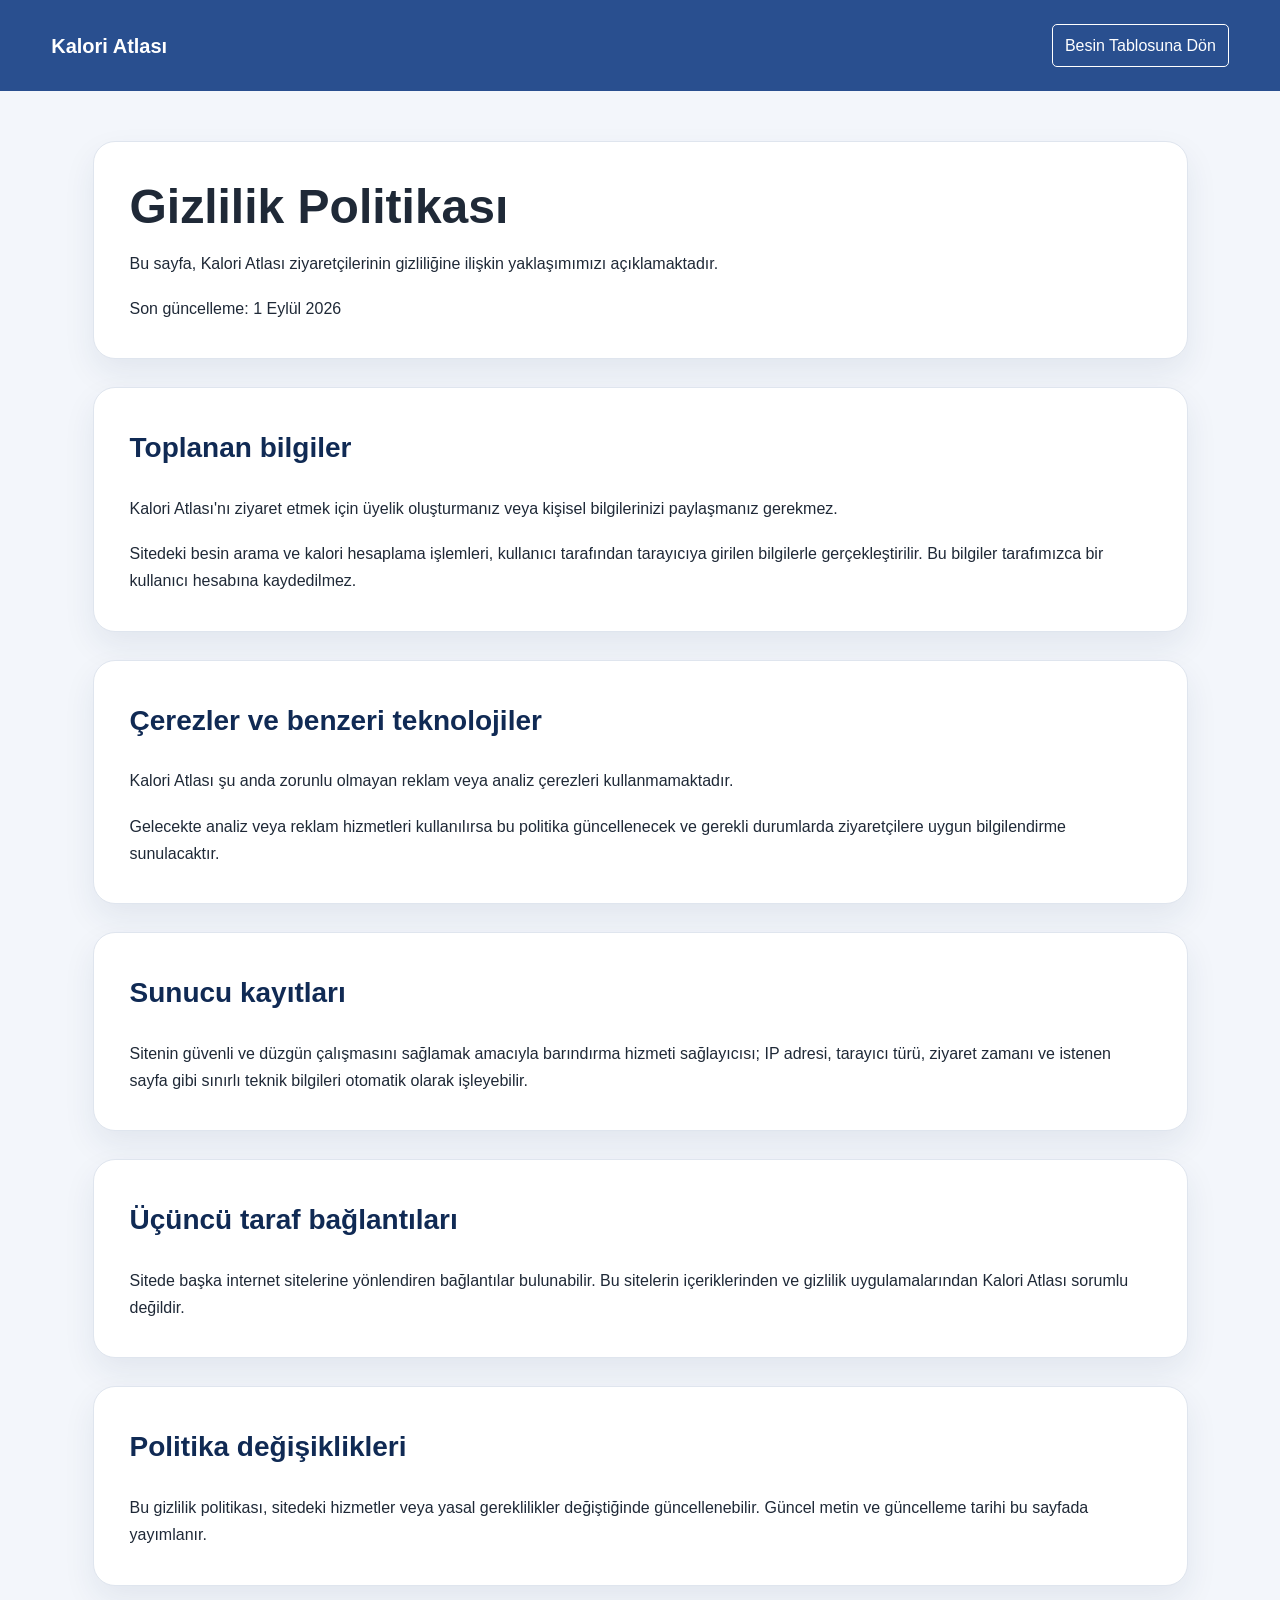
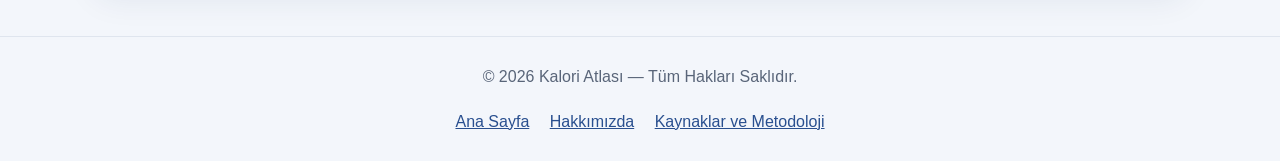
==== gizlilik.html @ b78e8ccb "Create gizlilik.html" ====
<!DOCTYPE html>
<html lang="tr">
<head>
  <meta charset="UTF-8">
  <meta name="viewport" content="width=device-width, initial-scale=1.0">

  <title>Gizlilik Politikası | Kalori Atlası</title>

  <meta
    name="description"
    content="Kalori Atlası gizlilik politikası; kullanıcı verileri, çerezler ve üçüncü taraf hizmetleri hakkındaki bilgiler."
  >

  <link
    rel="canonical"
    href="https://www.kaloriatlas.com/gizlilik.html"
  >

  <style>
    * {
      box-sizing: border-box;
    }

    body {
      margin: 0;
      background: #f3f6fb;
      color: #1f2937;
      font-family: Arial, sans-serif;
      line-height: 1.7;
    }

    header {
      background: #294f8f;
      color: white;
      padding: 24px 4%;
      display: flex;
      align-items: center;
      justify-content: space-between;
    }

    header a {
      color: white;
      text-decoration: none;
    }

    .site-name {
      font-size: 20px;
      font-weight: 700;
    }

    .back-link {
      border: 1px solid white;
      border-radius: 5px;
      padding: 7px 12px;
    }

    main {
      width: min(1095px, 92%);
      margin: 50px auto;
    }

    .card {
      margin-bottom: 28px;
      padding: 36px;
      background: white;
      border: 1px solid #dfe5ee;
      border-radius: 22px;
      box-shadow: 0 14px 32px rgba(29, 55, 95, 0.08);
    }

    h1 {
      margin: 0 0 14px;
      font-size: 48px;
      line-height: 1.2;
    }

    h2 {
      margin-top: 0;
      color: #102a54;
      font-size: 28px;
    }

    p {
      margin: 0 0 18px;
    }

    p:last-child {
      margin-bottom: 0;
    }

    ul {
      margin-bottom: 0;
      padding-left: 22px;
    }

    footer {
      padding: 26px;
      border-top: 1px solid #dfe5ee;
      color: #596579;
      text-align: center;
    }

    footer a {
      margin: 0 8px;
      color: #294f8f;
    }

    @media (max-width: 600px) {
      header {
        padding: 20px;
      }

      main {
        margin: 28px auto;
      }

      .card {
        padding: 24px;
        border-radius: 16px;
      }

      h1 {
        font-size: 34px;
      }

      h2 {
        font-size: 24px;
      }
    }
  </style>
</head>

<body>
  <header>
    <a href="/" class="site-name">Kalori Atlası</a>

    <a href="/" class="back-link">
      Besin Tablosuna Dön
    </a>
  </header>

  <main>
    <section class="card">
      <h1>Gizlilik Politikası</h1>

      <p>
        Bu sayfa, Kalori Atlası ziyaretçilerinin gizliliğine ilişkin
        yaklaşımımızı açıklamaktadır.
      </p>

      <p>
        Son güncelleme: 1 Eylül 2026
      </p>
    </section>

    <section class="card">
      <h2>Toplanan bilgiler</h2>

      <p>
        Kalori Atlası'nı ziyaret etmek için üyelik oluşturmanız veya
        kişisel bilgilerinizi paylaşmanız gerekmez.
      </p>

      <p>
        Sitedeki besin arama ve kalori hesaplama işlemleri, kullanıcı
        tarafından tarayıcıya girilen bilgilerle gerçekleştirilir.
        Bu bilgiler tarafımızca bir kullanıcı hesabına kaydedilmez.
      </p>
    </section>

    <section class="card">
      <h2>Çerezler ve benzeri teknolojiler</h2>

      <p>
        Kalori Atlası şu anda zorunlu olmayan reklam veya analiz
        çerezleri kullanmamaktadır.
      </p>

      <p>
        Gelecekte analiz veya reklam hizmetleri kullanılırsa bu politika
        güncellenecek ve gerekli durumlarda ziyaretçilere uygun
        bilgilendirme sunulacaktır.
      </p>
    </section>

    <section class="card">
      <h2>Sunucu kayıtları</h2>

      <p>
        Sitenin güvenli ve düzgün çalışmasını sağlamak amacıyla barındırma
        hizmeti sağlayıcısı; IP adresi, tarayıcı türü, ziyaret zamanı ve
        istenen sayfa gibi sınırlı teknik bilgileri otomatik olarak
        işleyebilir.
      </p>
    </section>

    <section class="card">
      <h2>Üçüncü taraf bağlantıları</h2>

      <p>
        Sitede başka internet sitelerine yönlendiren bağlantılar
        bulunabilir. Bu sitelerin içeriklerinden ve gizlilik
        uygulamalarından Kalori Atlası sorumlu değildir.
      </p>
    </section>

    <section class="card">
      <h2>Politika değişiklikleri</h2>

      <p>
        Bu gizlilik politikası, sitedeki hizmetler veya yasal
        gereklilikler değiştiğinde güncellenebilir. Güncel metin ve
        güncelleme tarihi bu sayfada yayımlanır.
      </p>
    </section>
  </main>

  <footer>
    <p>© 2026 Kalori Atlası — Tüm Hakları Saklıdır.</p>

    <a href="/">Ana Sayfa</a>
    <a href="/hakkimizda.html">Hakkımızda</a>
    <a href="/kaynaklar.html">Kaynaklar ve Metodoloji</a>
  </footer>
</body>
</html>
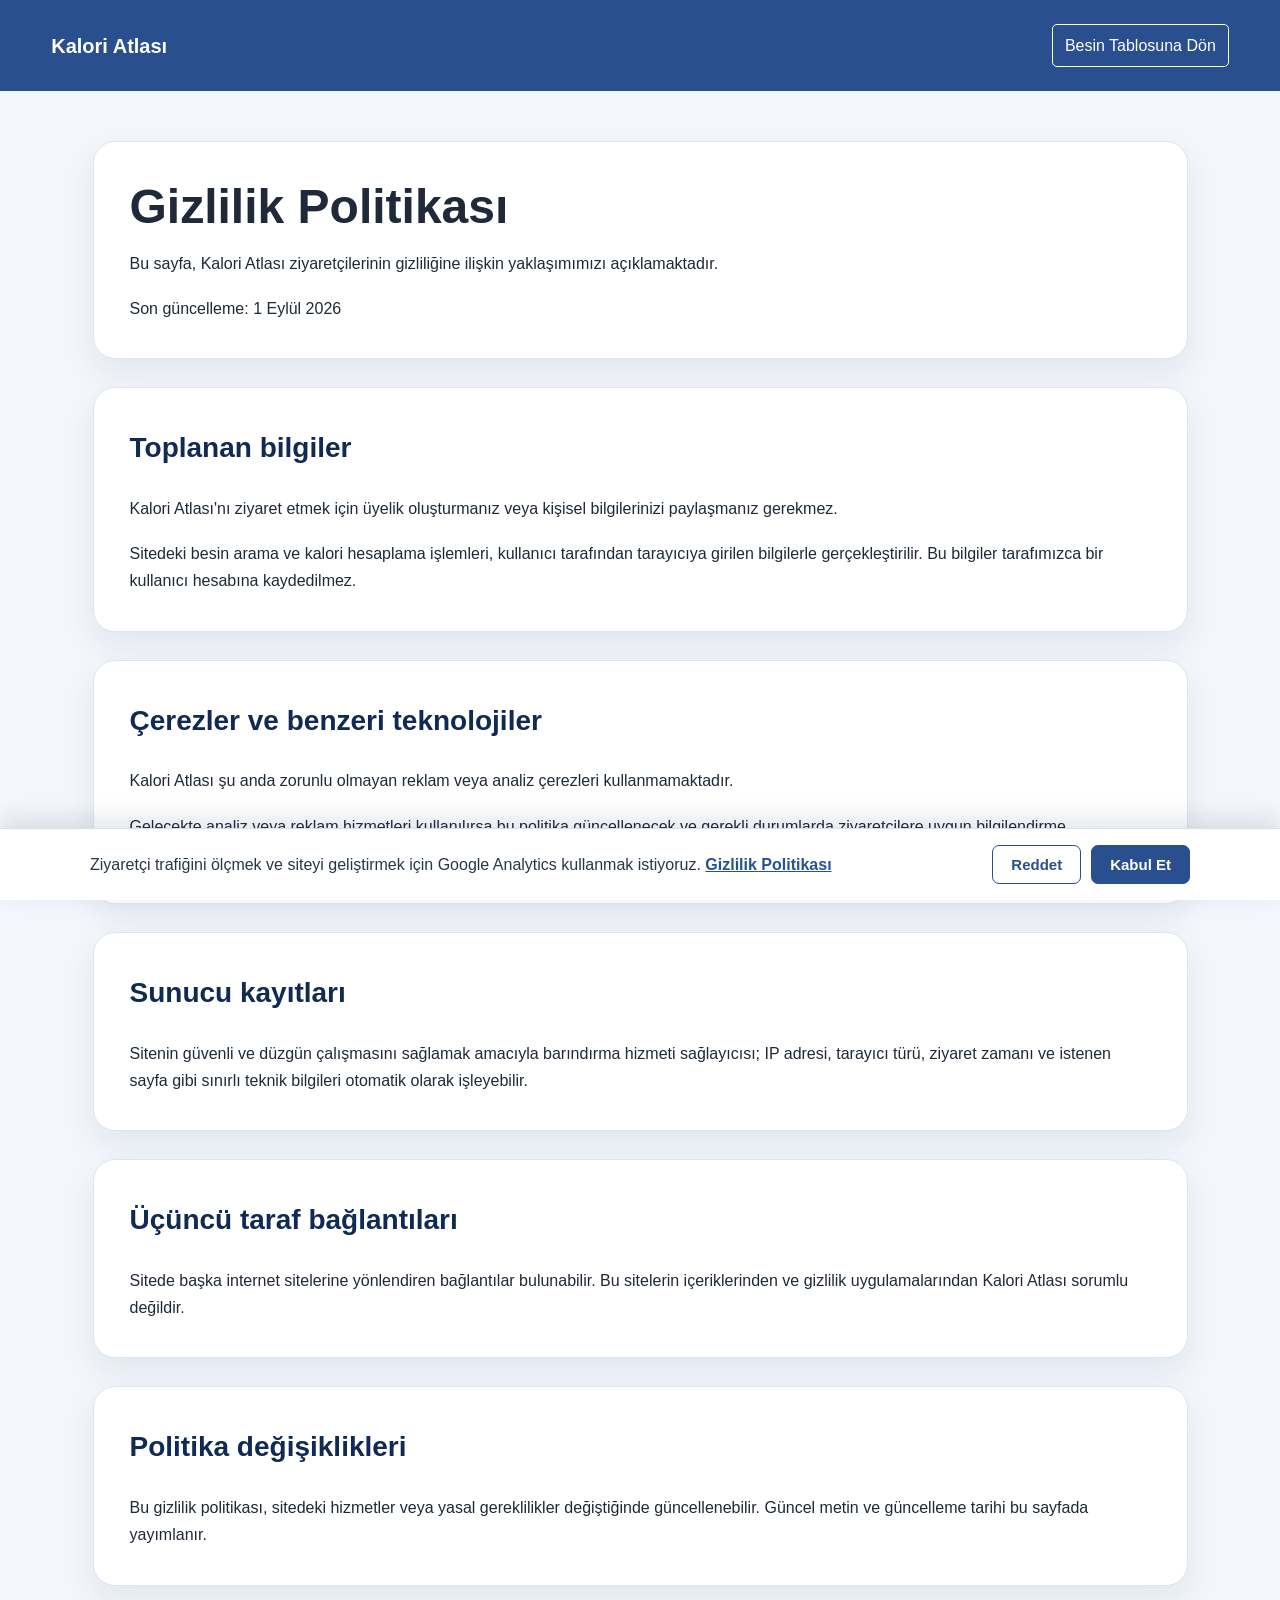
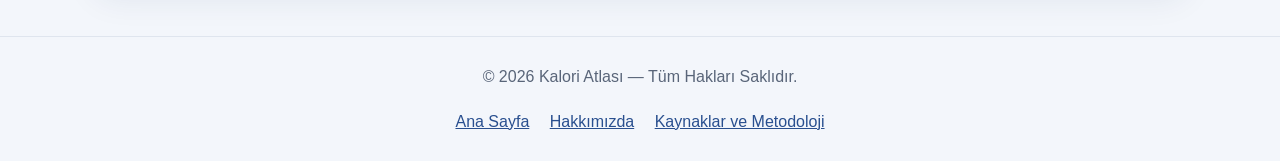
==== commit 621275cb: "Update gizlilik.html" ====
--- a/gizlilik.html
+++ b/gizlilik.html
@@ -222,5 +222,6 @@
     <a href="/hakkimizda.html">Hakkımızda</a>
     <a href="/kaynaklar.html">Kaynaklar ve Metodoloji</a>
   </footer>
+  <script src="analytics.js"></script>
 </body>
 </html>
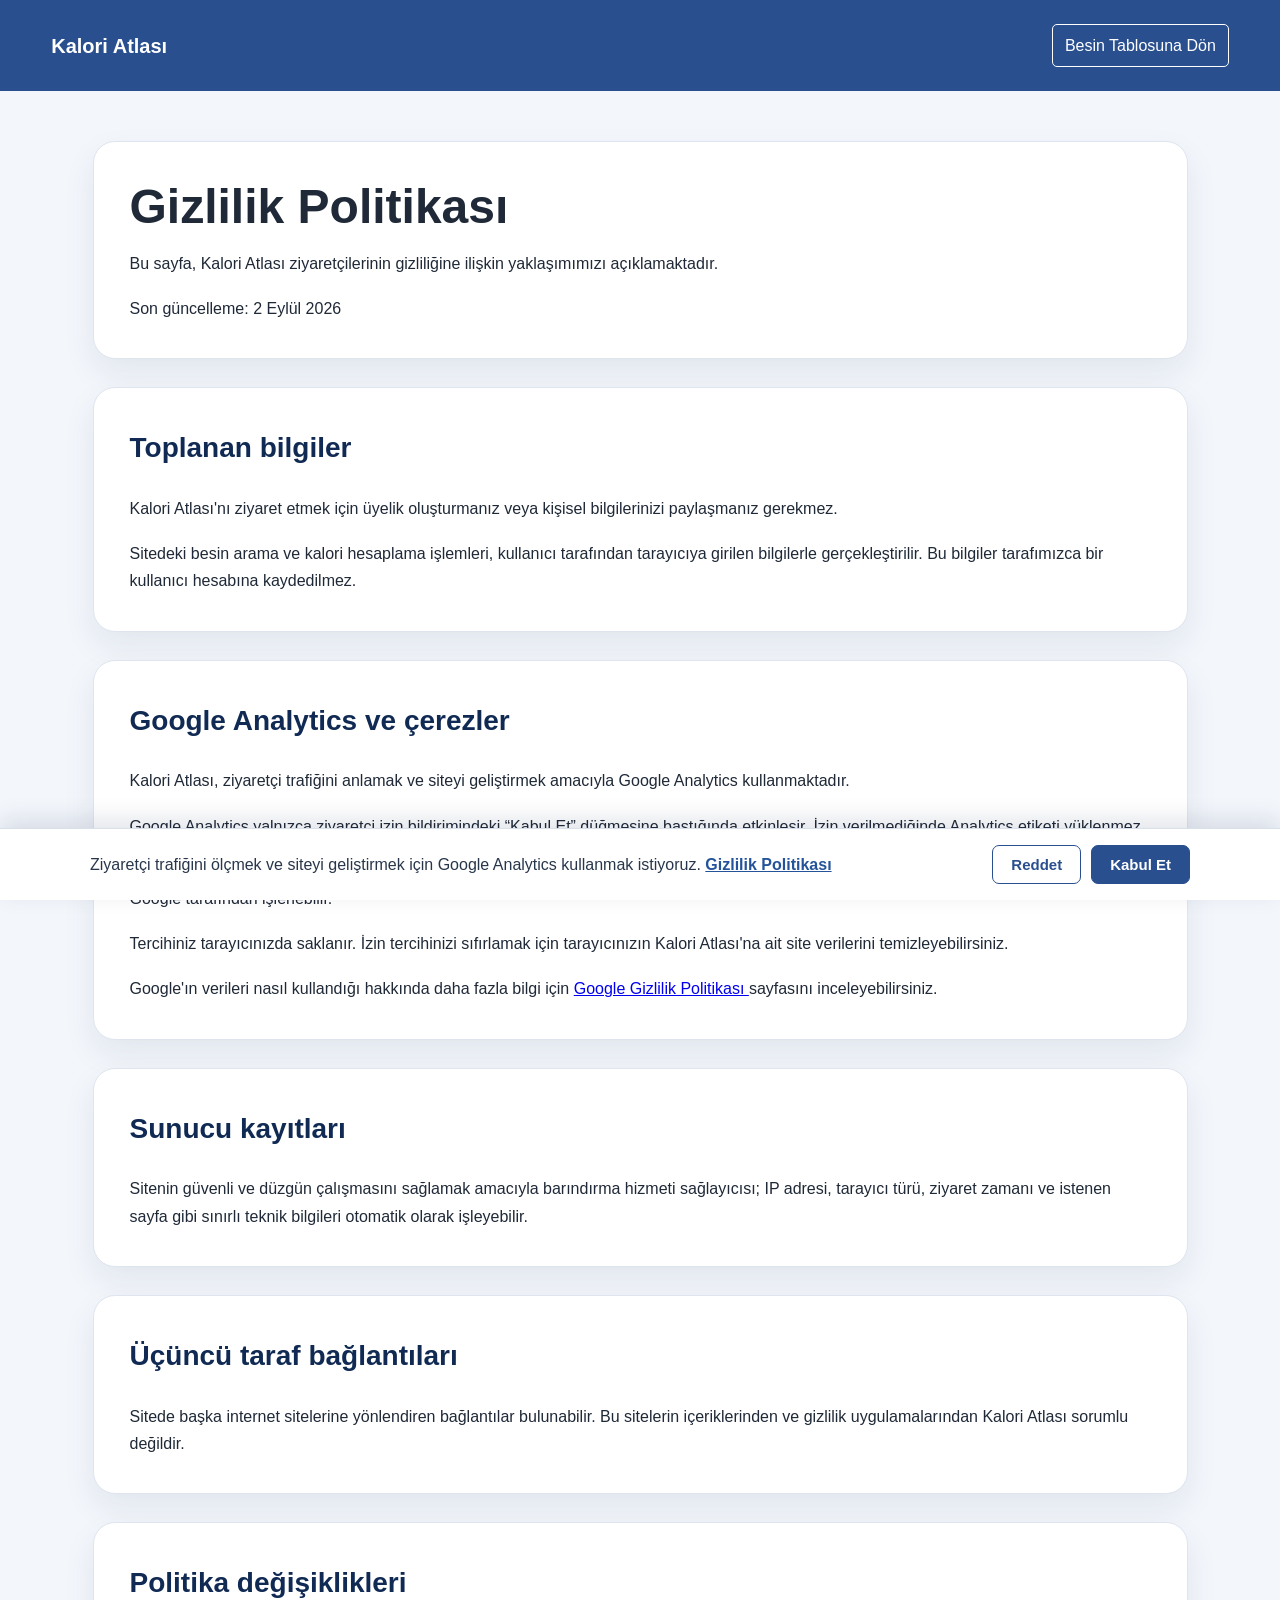
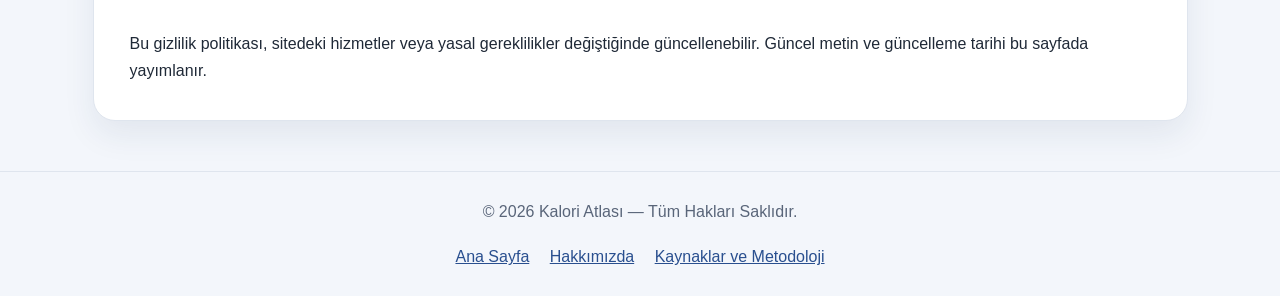
==== commit 9d551446: "Update gizlilik.html" ====
--- a/gizlilik.html
+++ b/gizlilik.html
@@ -149,7 +149,7 @@
       </p>
 
       <p>
-        Son güncelleme: 1 Eylül 2026
+        Son güncelleme: 2 Eylül 2026
       </p>
     </section>
 
@@ -169,20 +169,42 @@
     </section>
 
     <section class="card">
-      <h2>Çerezler ve benzeri teknolojiler</h2>
-
-      <p>
-        Kalori Atlası şu anda zorunlu olmayan reklam veya analiz
-        çerezleri kullanmamaktadır.
-      </p>
-
-      <p>
-        Gelecekte analiz veya reklam hizmetleri kullanılırsa bu politika
-        güncellenecek ve gerekli durumlarda ziyaretçilere uygun
-        bilgilendirme sunulacaktır.
-      </p>
-    </section>
-
+  <h2>Google Analytics ve çerezler</h2>
+
+  <p>
+    Kalori Atlası, ziyaretçi trafiğini anlamak ve siteyi geliştirmek
+    amacıyla Google Analytics kullanmaktadır.
+  </p>
+
+  <p>
+    Google Analytics yalnızca ziyaretçi izin bildirimindeki
+    “Kabul Et” düğmesine bastığında etkinleşir. İzin verilmediğinde
+    Analytics etiketi yüklenmez.
+  </p>
+
+  <p>
+    İzin verilmesi hâlinde ziyaret edilen sayfalar, yaklaşık konum,
+    cihaz ve tarayıcı bilgileri ile site üzerindeki etkileşimler gibi
+    teknik kullanım verileri Google tarafından işlenebilir.
+  </p>
+
+  <p>
+    Tercihiniz tarayıcınızda saklanır. İzin tercihinizi sıfırlamak için
+    tarayıcınızın Kalori Atlası'na ait site verilerini temizleyebilirsiniz.
+  </p>
+
+  <p>
+    Google'ın verileri nasıl kullandığı hakkında daha fazla bilgi için
+    <a
+      href="https://policies.google.com/privacy"
+      target="_blank"
+      rel="noopener noreferrer"
+    >
+      Google Gizlilik Politikası
+    </a>
+    sayfasını inceleyebilirsiniz.
+  </p>
+</section>
     <section class="card">
       <h2>Sunucu kayıtları</h2>
 
